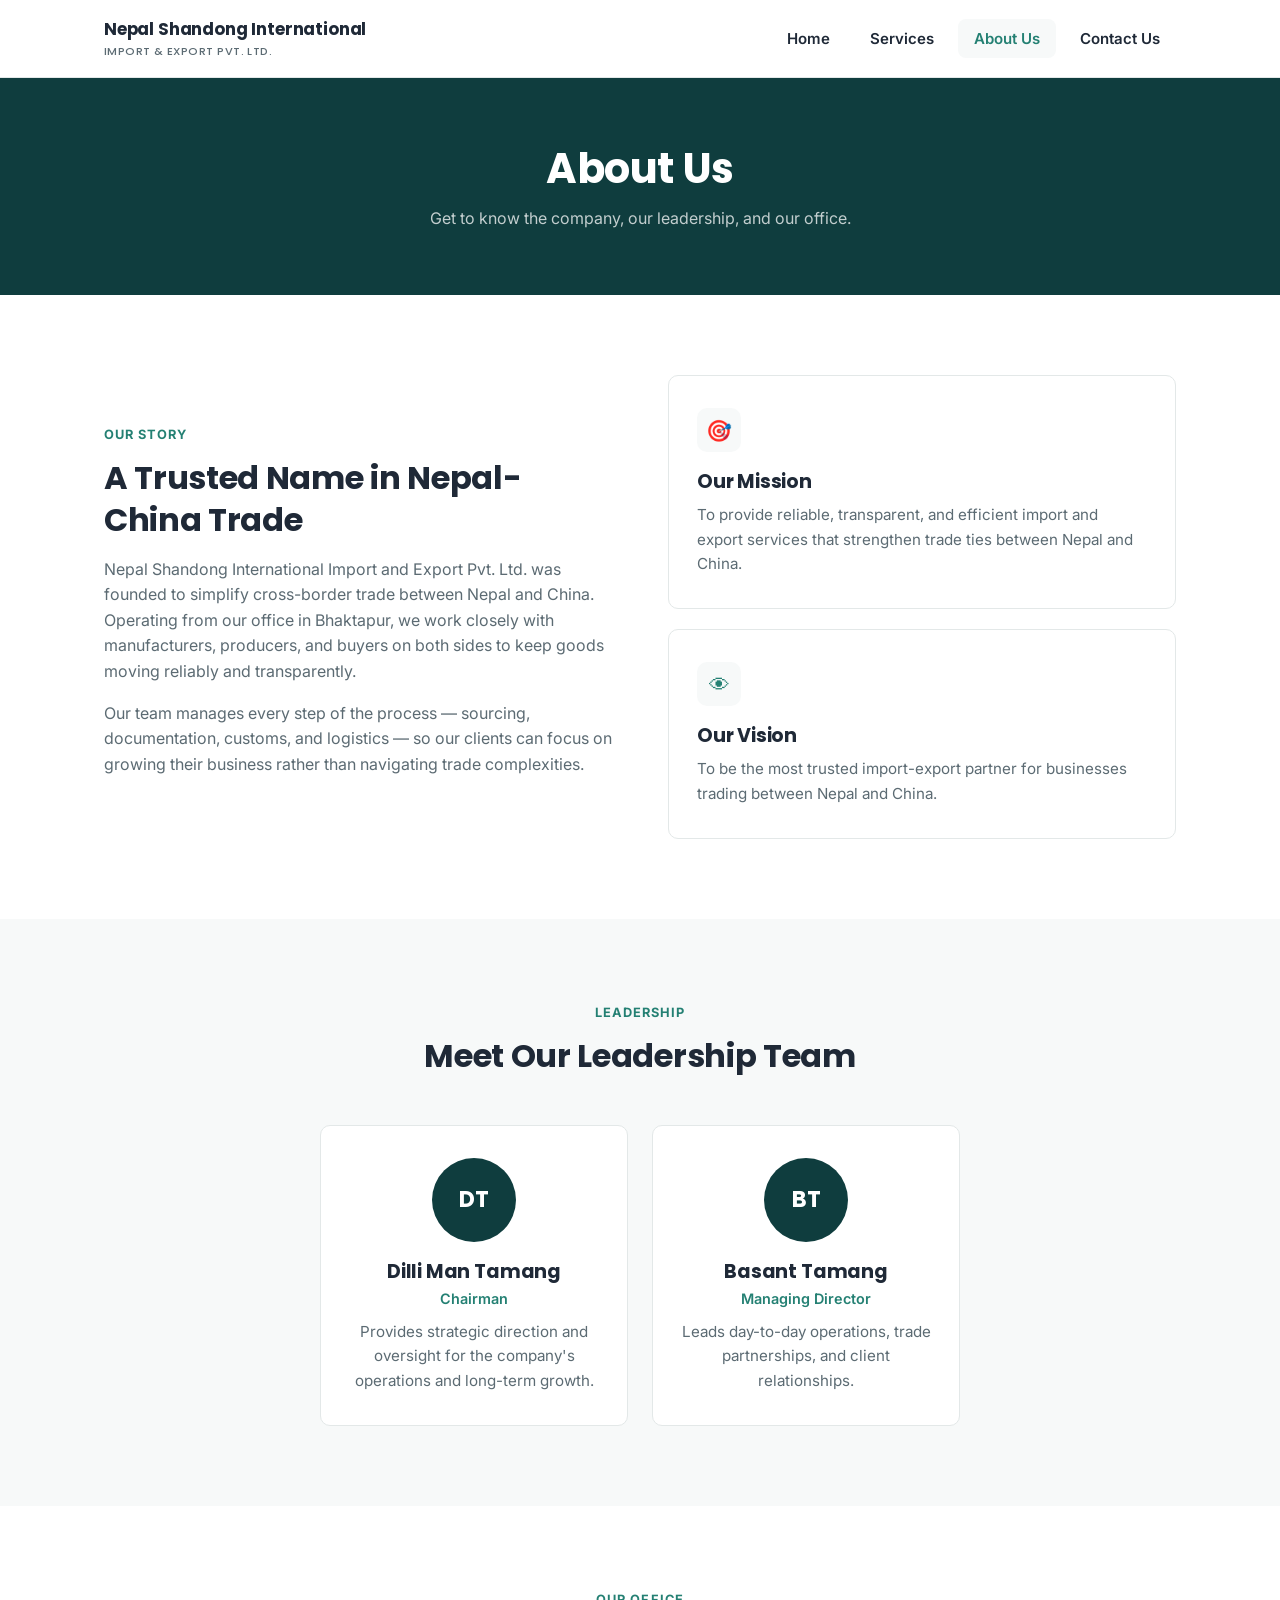
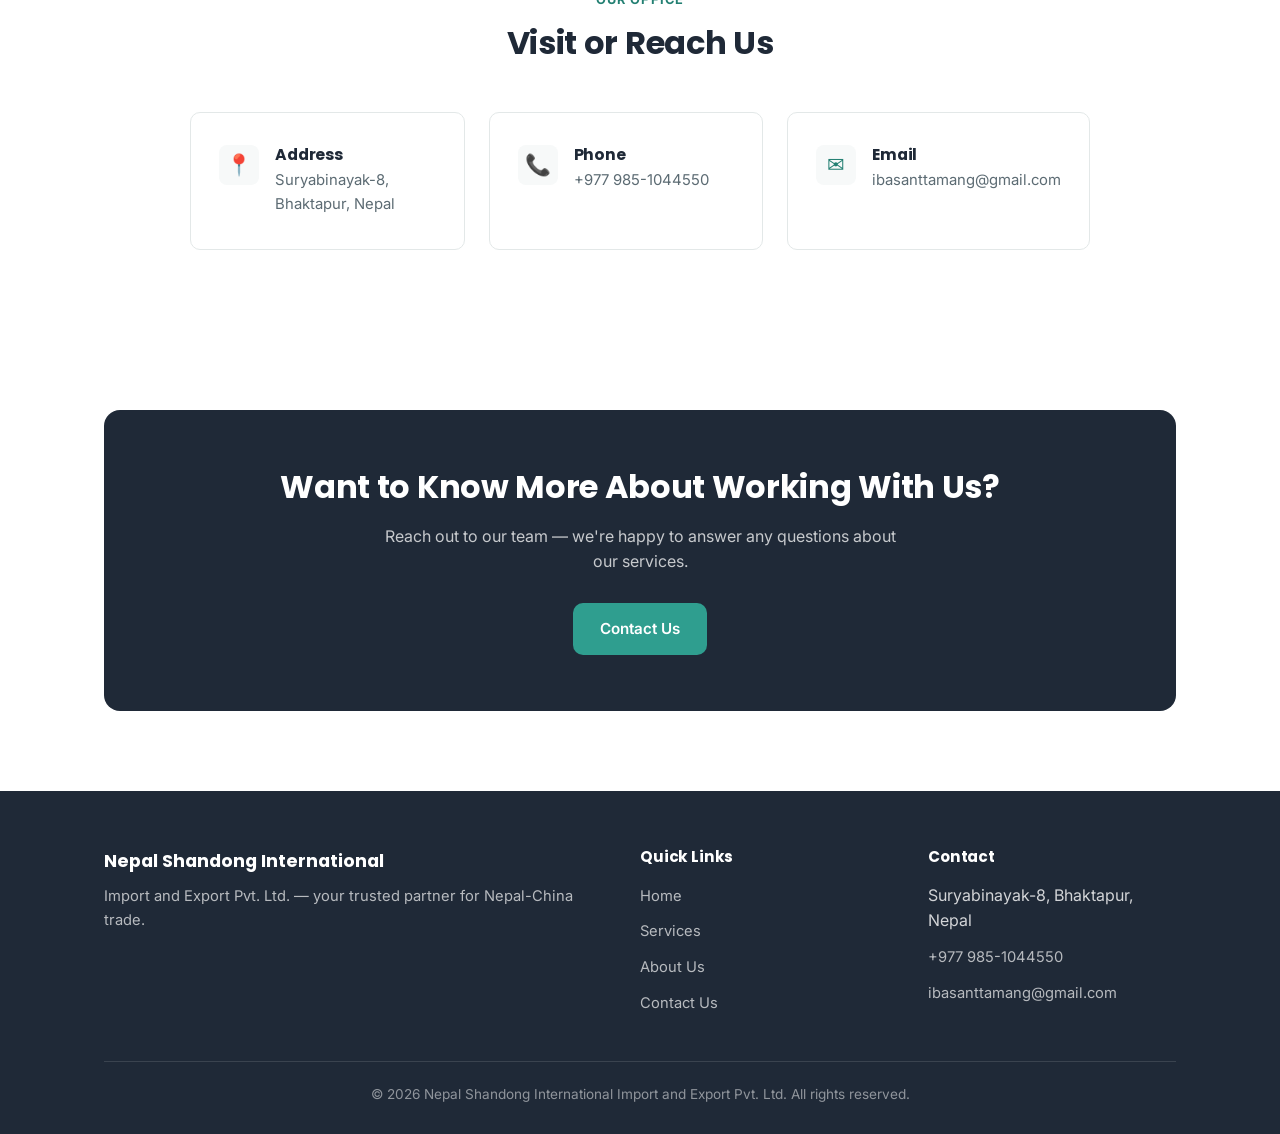
==== about.html @ 6ac77e00 "Inital draft of site" ====
<!DOCTYPE html>
<html lang="en">
<head>
  <meta charset="UTF-8" />
  <meta name="viewport" content="width=device-width, initial-scale=1.0" />
  <title>About Us — Nepal Shandong International Import and Export Pvt. Ltd.</title>
  <meta name="description" content="Learn about Nepal Shandong International Import and Export Pvt. Ltd., our leadership, and our office in Bhaktapur, Nepal." />
  <link rel="preconnect" href="https://fonts.googleapis.com" />
  <link rel="preconnect" href="https://fonts.gstatic.com" crossorigin />
  <link href="https://fonts.googleapis.com/css2?family=Inter:wght@400;500;600;700&family=Poppins:wght@600;700;800&display=swap" rel="stylesheet" />
  <link rel="stylesheet" href="css/style.css" />
</head>
<body>

  <header class="site-header">
    <nav class="nav">
      <a href="index.html" class="brand">
        Nepal Shandong International
        <span>Import &amp; Export Pvt. Ltd.</span>
      </a>
      <button class="nav-toggle" aria-label="Toggle navigation" aria-expanded="false">
        <span></span><span></span><span></span>
      </button>
      <ul class="nav-links">
        <li><a href="index.html">Home</a></li>
        <li><a href="services.html">Services</a></li>
        <li><a href="about.html">About Us</a></li>
        <li><a href="contact.html">Contact Us</a></li>
      </ul>
    </nav>
  </header>

  <main>
    <section class="page-hero">
      <div class="container">
        <h1>About Us</h1>
        <p>Get to know the company, our leadership, and our office.</p>
      </div>
    </section>

    <!-- Our story -->
    <section>
      <div class="container">
        <div class="grid grid-2" style="align-items:center; gap:56px;">
          <div>
            <span class="eyebrow">Our Story</span>
            <h2>A Trusted Name in Nepal-China Trade</h2>
            <p>
              Nepal Shandong International Import and Export Pvt. Ltd. was founded to
              simplify cross-border trade between Nepal and China. Operating from our
              office in Bhaktapur, we work closely with manufacturers, producers, and
              buyers on both sides to keep goods moving reliably and transparently.
            </p>
            <p>
              Our team manages every step of the process — sourcing, documentation,
              customs, and logistics — so our clients can focus on growing their
              business rather than navigating trade complexities.
            </p>
          </div>
          <div class="grid" style="gap:20px;">
            <div class="card">
              <div class="icon">&#127919;</div>
              <h3>Our Mission</h3>
              <p>To provide reliable, transparent, and efficient import and export services that strengthen trade ties between Nepal and China.</p>
            </div>
            <div class="card">
              <div class="icon">&#128065;</div>
              <h3>Our Vision</h3>
              <p>To be the most trusted import-export partner for businesses trading between Nepal and China.</p>
            </div>
          </div>
        </div>
      </div>
    </section>

    <!-- Leadership -->
    <section class="bg-alt">
      <div class="container">
        <div class="section-head">
          <span class="eyebrow">Leadership</span>
          <h2>Meet Our Leadership Team</h2>
        </div>
        <div class="grid grid-2" style="max-width:640px; margin:0 auto;">
          <div class="card person-card">
            <div class="avatar">DT</div>
            <h3>Dilli Man Tamang</h3>
            <div class="person-role">Chairman</div>
            <p>Provides strategic direction and oversight for the company's operations and long-term growth.</p>
          </div>
          <div class="card person-card">
            <div class="avatar">BT</div>
            <h3>Basant Tamang</h3>
            <div class="person-role">Managing Director</div>
            <p>Leads day-to-day operations, trade partnerships, and client relationships.</p>
          </div>
        </div>
      </div>
    </section>

    <!-- Office info -->
    <section>
      <div class="container">
        <div class="section-head">
          <span class="eyebrow">Our Office</span>
          <h2>Visit or Reach Us</h2>
        </div>
        <div class="grid grid-3" style="max-width:900px; margin:0 auto;">
          <div class="info-item card">
            <div class="icon">&#128205;</div>
            <div>
              <h4>Address</h4>
              <p>Suryabinayak-8, Bhaktapur, Nepal</p>
            </div>
          </div>
          <div class="info-item card">
            <div class="icon">&#128222;</div>
            <div>
              <h4>Phone</h4>
              <p><a href="tel:+9779851044550">+977 985-1044550</a></p>
            </div>
          </div>
          <div class="info-item card">
            <div class="icon">&#9993;</div>
            <div>
              <h4>Email</h4>
              <p><a href="mailto:ibasanttamang@gmail.com">ibasanttamang@gmail.com</a></p>
            </div>
          </div>
        </div>
      </div>
    </section>

    <section>
      <div class="container">
        <div class="cta-banner">
          <h2>Want to Know More About Working With Us?</h2>
          <p>Reach out to our team — we're happy to answer any questions about our services.</p>
          <a href="contact.html" class="btn btn-primary">Contact Us</a>
        </div>
      </div>
    </section>
  </main>

  <footer class="site-footer">
    <div class="container">
      <div class="footer-grid">
        <div>
          <div class="footer-brand">Nepal Shandong International</div>
          <p>Import and Export Pvt. Ltd. — your trusted partner for Nepal-China trade.</p>
        </div>
        <div>
          <h4>Quick Links</h4>
          <ul>
            <li><a href="index.html">Home</a></li>
            <li><a href="services.html">Services</a></li>
            <li><a href="about.html">About Us</a></li>
            <li><a href="contact.html">Contact Us</a></li>
          </ul>
        </div>
        <div>
          <h4>Contact</h4>
          <ul>
            <li>Suryabinayak-8, Bhaktapur, Nepal</li>
            <li><a href="tel:+9779851044550">+977 985-1044550</a></li>
            <li><a href="mailto:ibasanttamang@gmail.com">ibasanttamang@gmail.com</a></li>
          </ul>
        </div>
      </div>
      <div class="footer-bottom">
        &copy; <span id="year"></span> Nepal Shandong International Import and Export Pvt. Ltd. All rights reserved.
      </div>
    </div>
  </footer>

  <script src="js/script.js"></script>
</body>
</html>
---- css/style.css ----
/* ===== Reset & base ===== */
*, *::before, *::after { box-sizing: border-box; }
html, body { margin: 0; padding: 0; }
img { max-width: 100%; display: block; }
a { color: inherit; text-decoration: none; }
ul { list-style: none; margin: 0; padding: 0; }
button { font: inherit; cursor: pointer; }

:root {
  --bg: #ffffff;
  --bg-alt: #f7f9f9;
  --text: #1f2937;
  --muted: #5c6b73;
  --primary: #1f2937;
  --primary-light: #34424f;
  --secondary: #0f3d3e;
  --secondary-light: #15514f;
  --accent: #2f9e8f;
  --accent-dark: #248073;
  --border: #e3e8e8;
  --radius: 10px;
  --shadow: 0 4px 24px rgba(15, 61, 62, 0.08);
  --shadow-hover: 0 8px 32px rgba(15, 61, 62, 0.14);
  --max-width: 1120px;
  --font-body: "Inter", -apple-system, BlinkMacSystemFont, "Segoe UI", Roboto, Helvetica, Arial, sans-serif;
  --font-heading: "Poppins", -apple-system, BlinkMacSystemFont, "Segoe UI", Roboto, Helvetica, Arial, sans-serif;
}

body {
  font-family: var(--font-body);
  color: var(--text);
  background: var(--bg);
  line-height: 1.6;
  -webkit-font-smoothing: antialiased;
}

.container {
  max-width: var(--max-width);
  margin: 0 auto;
  padding: 0 24px;
}

section { padding: 80px 0; }
section.tight { padding: 56px 0; }

h1, h2, h3, h4 {
  font-family: var(--font-heading);
  line-height: 1.3;
  margin: 0 0 16px;
  font-weight: 700;
  letter-spacing: -0.01em;
}
h1 { font-size: 2.6rem; }
h2 { font-size: 2rem; }
h3 { font-size: 1.2rem; }
p { margin: 0 0 16px; color: var(--muted); }

.eyebrow {
  display: inline-block;
  font-family: var(--font-body);
  font-size: 0.8rem;
  font-weight: 700;
  letter-spacing: 0.08em;
  text-transform: uppercase;
  color: var(--accent-dark);
  margin-bottom: 12px;
}

.section-head { max-width: 640px; margin: 0 auto 48px; text-align: center; }
.section-head p { margin-bottom: 0; }

/* ===== Buttons ===== */
.btn {
  display: inline-flex;
  align-items: center;
  justify-content: center;
  gap: 8px;
  padding: 13px 26px;
  border-radius: var(--radius);
  font-weight: 600;
  font-size: 0.95rem;
  border: 1px solid transparent;
  transition: transform 0.15s ease, box-shadow 0.15s ease, background 0.15s ease;
}
.btn:hover { transform: translateY(-2px); }
.btn-primary { background: var(--primary); color: #fff; }
.btn-primary:hover { background: var(--primary-light); box-shadow: var(--shadow-hover); }
.btn-outline { background: transparent; border-color: var(--border); color: var(--text); }
.btn-outline:hover { border-color: var(--primary); box-shadow: var(--shadow); }
.btn-block { width: 100%; }

/* ===== Header / Nav ===== */
.site-header {
  position: sticky;
  top: 0;
  z-index: 50;
  background: rgba(255, 255, 255, 0.92);
  backdrop-filter: saturate(180%) blur(10px);
  border-bottom: 1px solid var(--border);
}
.nav {
  display: flex;
  align-items: center;
  justify-content: space-between;
  padding: 16px 24px;
  max-width: var(--max-width);
  margin: 0 auto;
}
.brand {
  display: flex;
  flex-direction: column;
  font-family: var(--font-heading);
  font-weight: 700;
  font-size: 1.05rem;
  color: var(--primary);
  letter-spacing: -0.01em;
}
.brand span {
  font-weight: 500;
  font-size: 0.7rem;
  color: var(--muted);
  letter-spacing: 0.04em;
  text-transform: uppercase;
}
.nav-links { display: flex; gap: 8px; align-items: center; }
.nav-links a {
  padding: 10px 16px;
  border-radius: 8px;
  font-weight: 600;
  font-size: 0.94rem;
  color: var(--text);
  transition: background 0.15s ease, color 0.15s ease;
}
.nav-links a:hover { background: var(--bg-alt); }
.nav-links a.active { color: var(--accent-dark); background: var(--bg-alt); }

.nav-toggle {
  display: none;
  flex-direction: column;
  gap: 5px;
  background: none;
  border: none;
  padding: 8px;
}
.nav-toggle span {
  width: 24px;
  height: 2px;
  background: var(--text);
  border-radius: 2px;
  transition: transform 0.2s ease, opacity 0.2s ease;
}
.nav-toggle.open span:nth-child(1) { transform: translateY(7px) rotate(45deg); }
.nav-toggle.open span:nth-child(2) { opacity: 0; }
.nav-toggle.open span:nth-child(3) { transform: translateY(-7px) rotate(-45deg); }

/* ===== Hero ===== */
.hero {
  padding: 96px 0 80px;
  background: linear-gradient(180deg, var(--bg-alt) 0%, var(--bg) 100%);
  text-align: center;
}
.hero .eyebrow { display: block; }
.hero h1 { max-width: 780px; margin: 0 auto 20px; }
.hero .lead { max-width: 620px; margin: 0 auto 32px; font-size: 1.1rem; }
.hero-actions { display: flex; gap: 14px; justify-content: center; flex-wrap: wrap; }

.page-hero {
  padding: 64px 0;
  background: var(--secondary);
  color: #fff;
  text-align: center;
}
.page-hero h1 { color: #fff; margin-bottom: 10px; }
.page-hero p { color: rgba(255,255,255,0.75); max-width: 560px; margin: 0 auto; }

/* ===== Grids / Cards ===== */
.grid { display: grid; gap: 24px; }
.grid-2 { grid-template-columns: repeat(2, 1fr); }
.grid-3 { grid-template-columns: repeat(3, 1fr); }
.grid-4 { grid-template-columns: repeat(4, 1fr); }

.card {
  background: var(--bg);
  border: 1px solid var(--border);
  border-radius: var(--radius);
  padding: 32px 28px;
  transition: box-shadow 0.2s ease, transform 0.2s ease;
}
.card:hover { box-shadow: var(--shadow-hover); transform: translateY(-3px); }
.card .icon {
  width: 44px;
  height: 44px;
  border-radius: 10px;
  background: var(--bg-alt);
  color: var(--accent-dark);
  display: flex;
  align-items: center;
  justify-content: center;
  margin-bottom: 18px;
  font-size: 1.3rem;
}
.card h3 { margin-bottom: 8px; }
.card p { margin-bottom: 0; font-size: 0.95rem; }
.card ul { margin-top: 14px; }
.card ul li {
  font-size: 0.92rem;
  color: var(--muted);
  padding: 6px 0;
  border-top: 1px solid var(--border);
}
.card ul li:first-child { border-top: none; }

.bg-alt { background: var(--bg-alt); }

/* ===== CTA banner ===== */
.cta-banner {
  background: var(--primary);
  color: #fff;
  border-radius: 16px;
  padding: 56px 40px;
  text-align: center;
}
.cta-banner h2 { color: #fff; }
.cta-banner p { color: rgba(255,255,255,0.75); max-width: 520px; margin: 0 auto 28px; }
.cta-banner .btn-primary { background: var(--accent); }
.cta-banner .btn-primary:hover { background: var(--accent-dark); }
.cta-banner .btn-outline { border-color: rgba(255,255,255,0.3); color: #fff; }
.cta-banner .btn-outline:hover { border-color: #fff; }

/* ===== Team / people ===== */
.person-card { text-align: center; }
.avatar {
  width: 84px;
  height: 84px;
  border-radius: 50%;
  background: var(--secondary);
  color: #fff;
  font-family: var(--font-heading);
  font-weight: 700;
  font-size: 1.4rem;
  display: flex;
  align-items: center;
  justify-content: center;
  margin: 0 auto 18px;
}
.person-card h3 { margin-bottom: 2px; }
.person-role { color: var(--accent-dark); font-weight: 600; font-size: 0.9rem; margin-bottom: 10px; }

/* ===== Info / contact blocks ===== */
.info-list { display: grid; gap: 20px; }
.info-item { display: flex; gap: 16px; align-items: flex-start; }
.info-item .icon {
  flex-shrink: 0;
  width: 40px;
  height: 40px;
  border-radius: 8px;
  background: var(--bg-alt);
  color: var(--accent-dark);
  display: flex;
  align-items: center;
  justify-content: center;
}
.info-item h4 { margin: 0 0 4px; font-size: 0.98rem; }
.info-item p { margin: 0; font-size: 0.93rem; }

/* ===== Forms ===== */
.form-group { margin-bottom: 18px; }
label { display: block; font-weight: 600; font-size: 0.88rem; margin-bottom: 6px; }
input, textarea {
  width: 100%;
  padding: 12px 14px;
  border: 1px solid var(--border);
  border-radius: 8px;
  font: inherit;
  color: var(--text);
  background: var(--bg);
  transition: border-color 0.15s ease, box-shadow 0.15s ease;
}
input:focus, textarea:focus {
  outline: none;
  border-color: var(--accent);
  box-shadow: 0 0 0 3px rgba(47, 158, 143, 0.15);
}
textarea { resize: vertical; min-height: 130px; }
.field-error { color: #b3261e; font-size: 0.8rem; margin-top: 5px; display: none; }
.form-group.error input,
.form-group.error textarea { border-color: #b3261e; }
.form-group.error .field-error { display: block; }

.form-status {
  display: none;
  margin-top: 18px;
  padding: 14px 16px;
  border-radius: 8px;
  font-size: 0.92rem;
  font-weight: 600;
}
.form-status.success { display: block; background: #e6f4ea; color: #1e7e34; }
.form-status.error { display: block; background: #fbe9e7; color: #b3261e; }

/* ===== Footer ===== */
.site-footer {
  background: var(--primary);
  color: rgba(255,255,255,0.8);
  padding: 56px 0 28px;
}
.footer-grid {
  display: grid;
  grid-template-columns: 2fr 1fr 1fr;
  gap: 40px;
  margin-bottom: 36px;
}
.footer-grid h4 { color: #fff; font-size: 0.95rem; margin-bottom: 16px; }
.footer-grid p, .footer-grid a { color: rgba(255,255,255,0.68); font-size: 0.92rem; }
.footer-grid ul li { margin-bottom: 10px; }
.footer-grid a:hover { color: #fff; }
.footer-brand { font-family: var(--font-heading); font-weight: 700; color: #fff; font-size: 1.1rem; margin-bottom: 10px; }
.footer-bottom {
  border-top: 1px solid rgba(255,255,255,0.12);
  padding-top: 22px;
  text-align: center;
  font-size: 0.85rem;
  color: rgba(255,255,255,0.5);
}

/* ===== Utilities ===== */
.mt-0 { margin-top: 0; }
.text-center { text-align: center; }
.map-link {
  display: inline-flex;
  align-items: center;
  gap: 8px;
  margin-top: 8px;
  font-weight: 600;
  color: var(--accent-dark);
  border-bottom: 1px solid var(--accent-dark);
  padding-bottom: 2px;
}

/* ===== Responsive ===== */
@media (max-width: 900px) {
  .grid-4 { grid-template-columns: repeat(2, 1fr); }
  .grid-3 { grid-template-columns: repeat(2, 1fr); }
  .footer-grid { grid-template-columns: 1fr 1fr; }
}

@media (max-width: 760px) {
  .nav-toggle { display: flex; }
  .nav-links {
    position: absolute;
    top: 100%;
    left: 0;
    right: 0;
    background: #fff;
    flex-direction: column;
    align-items: stretch;
    gap: 0;
    padding: 8px 16px 16px;
    border-bottom: 1px solid var(--border);
    box-shadow: var(--shadow);
    display: none;
  }
  .nav-links.open { display: flex; }
  .nav-links a { width: 100%; padding: 12px 14px; }

  h1 { font-size: 2rem; }
  h2 { font-size: 1.6rem; }
  section { padding: 56px 0; }

  .grid-2, .grid-3, .grid-4 { grid-template-columns: 1fr; }
  .footer-grid { grid-template-columns: 1fr; gap: 28px; }
  .hero { padding: 64px 0 48px; }
}
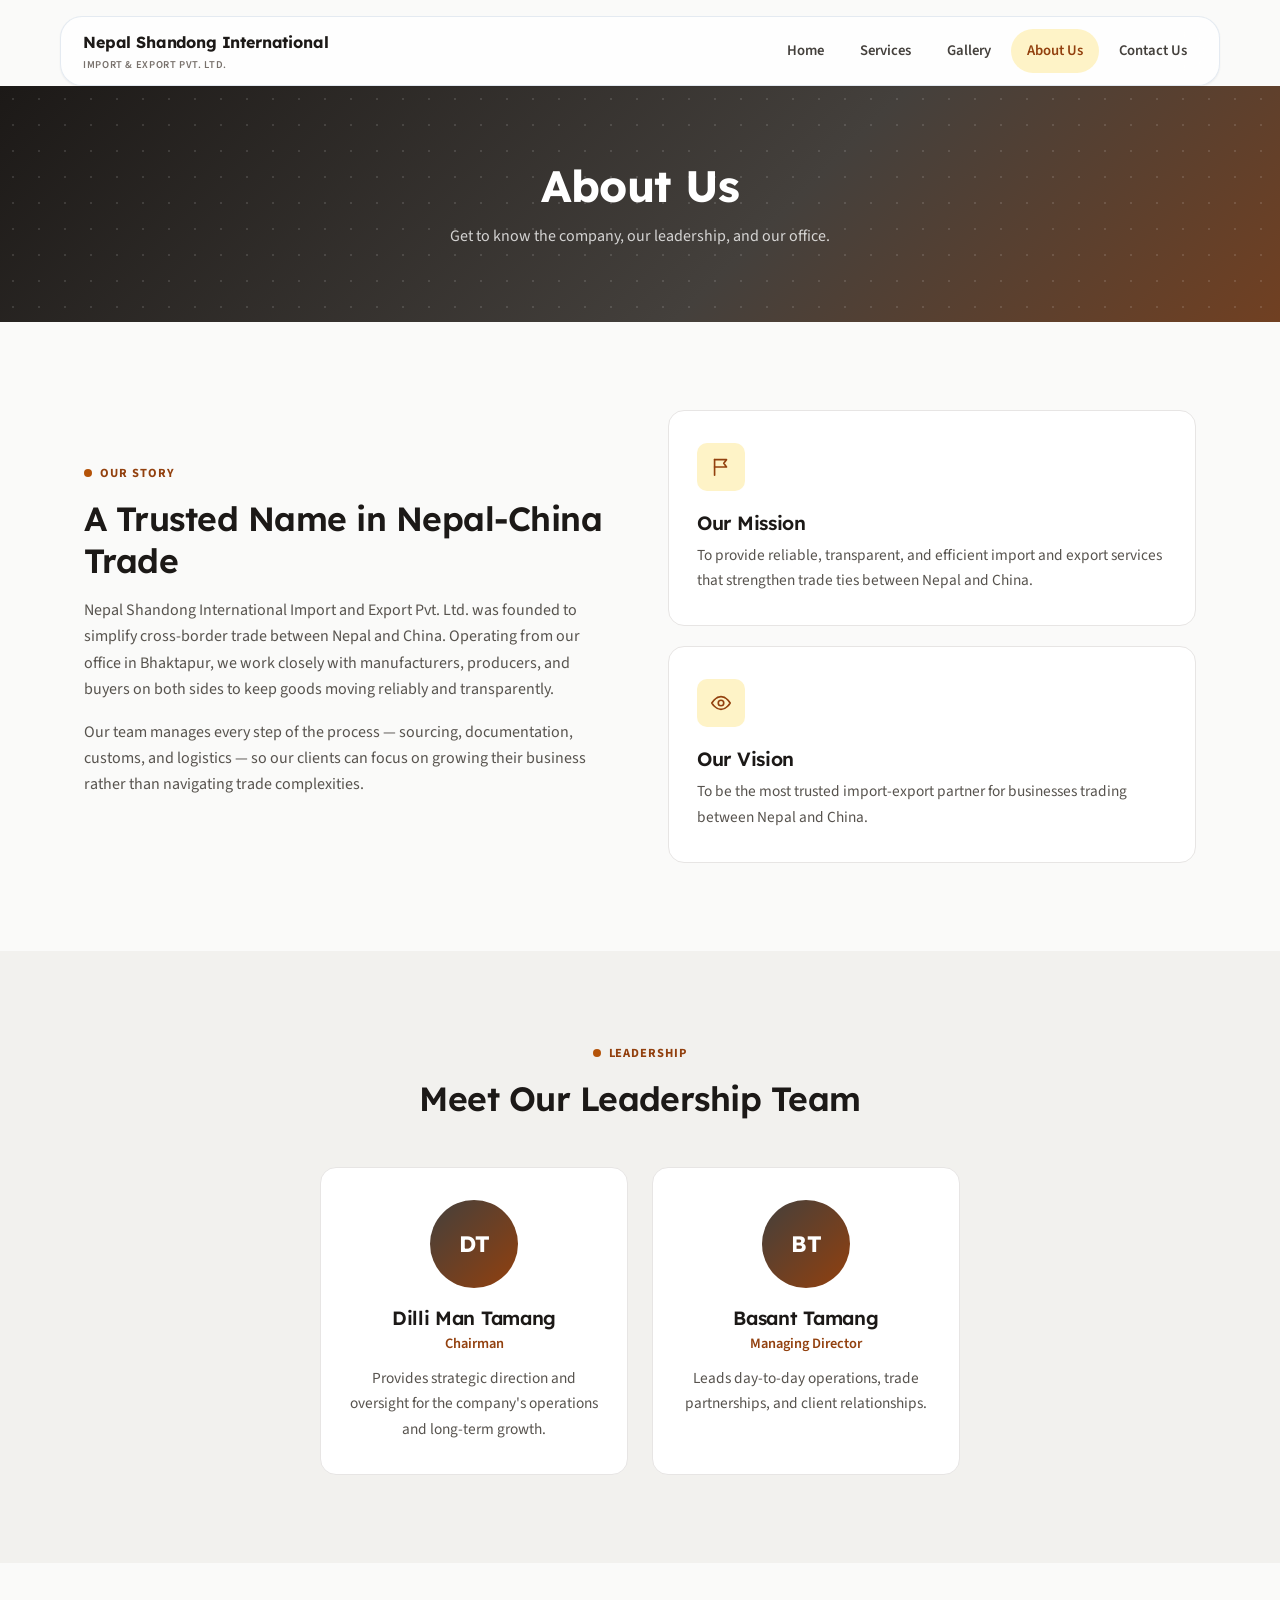
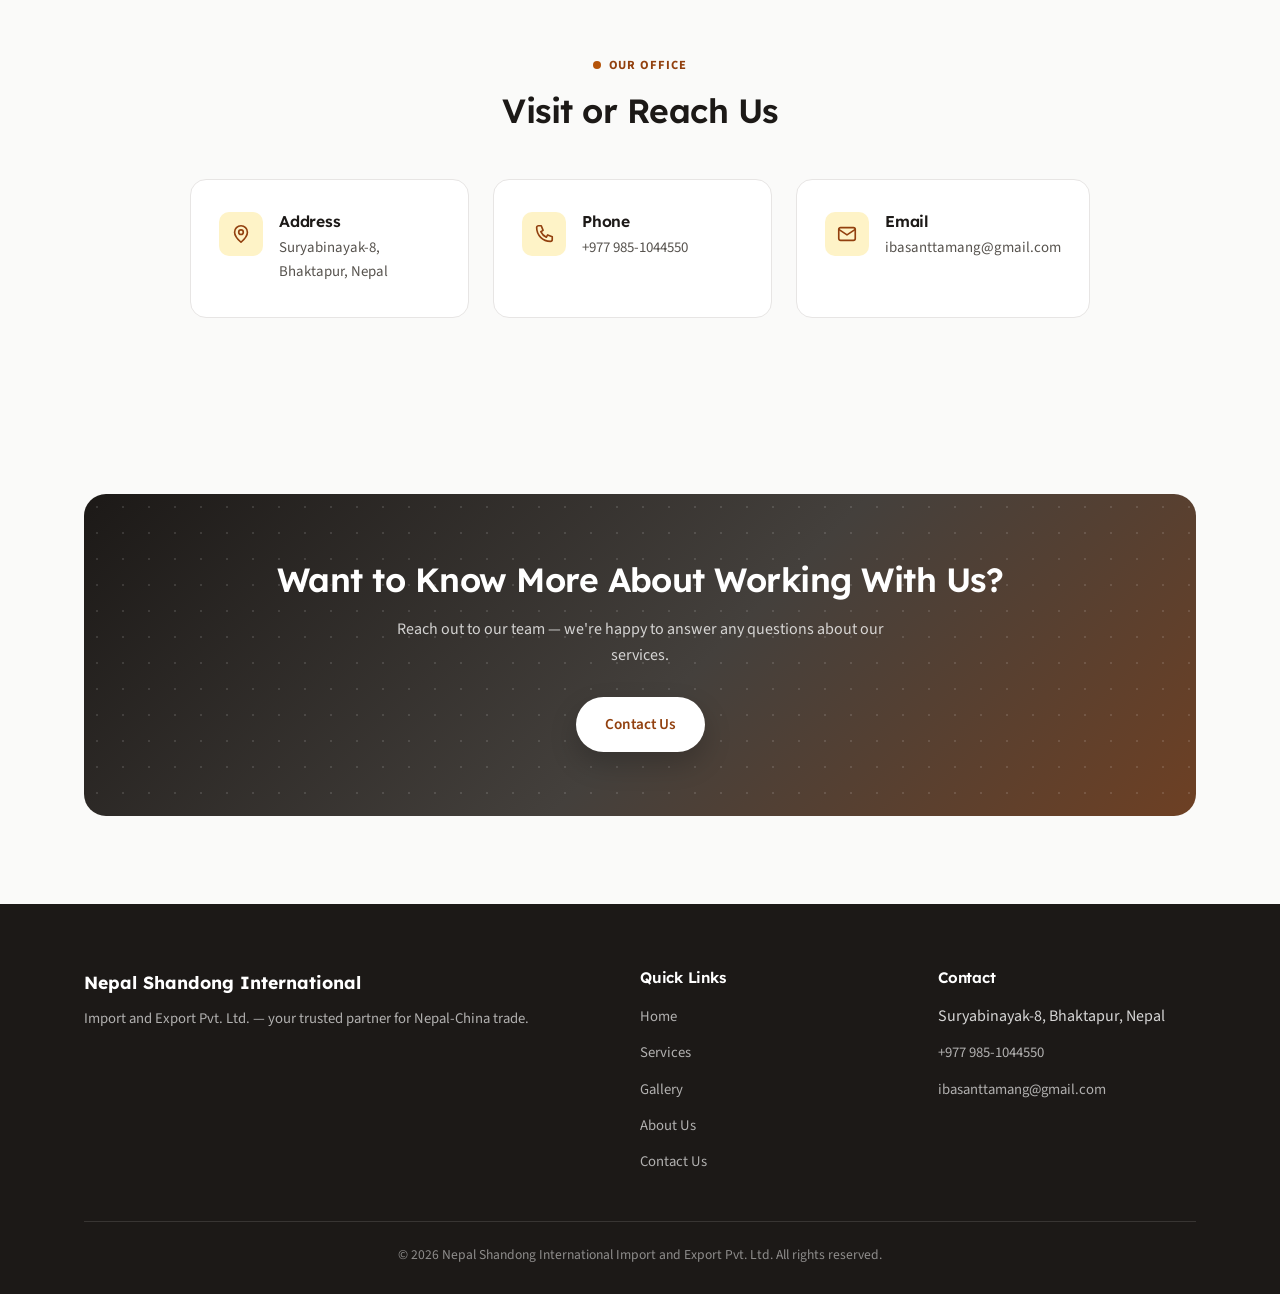
==== commit 92c0255a: "some changes in ui and gallery page is adeed on it." ====
--- a/about.html
+++ b/about.html
@@ -5,9 +5,11 @@
   <meta name="viewport" content="width=device-width, initial-scale=1.0" />
   <title>About Us — Nepal Shandong International Import and Export Pvt. Ltd.</title>
   <meta name="description" content="Learn about Nepal Shandong International Import and Export Pvt. Ltd., our leadership, and our office in Bhaktapur, Nepal." />
+  <link rel="icon" type="image/png" href="img/favicon.png" />
+  <link rel="apple-touch-icon" href="img/favicon.png" />
   <link rel="preconnect" href="https://fonts.googleapis.com" />
   <link rel="preconnect" href="https://fonts.gstatic.com" crossorigin />
-  <link href="https://fonts.googleapis.com/css2?family=Inter:wght@400;500;600;700&family=Poppins:wght@600;700;800&display=swap" rel="stylesheet" />
+  <link href="https://fonts.googleapis.com/css2?family=Source+Sans+3:wght@400;500;600;700&family=Lexend:wght@500;600;700&display=swap" rel="stylesheet" />
   <link rel="stylesheet" href="css/style.css" />
 </head>
 <body>
@@ -24,6 +26,7 @@
       <ul class="nav-links">
         <li><a href="index.html">Home</a></li>
         <li><a href="services.html">Services</a></li>
+        <li><a href="gallery.html">Gallery</a></li>
         <li><a href="about.html">About Us</a></li>
         <li><a href="contact.html">Contact Us</a></li>
       </ul>
@@ -59,12 +62,16 @@
           </div>
           <div class="grid" style="gap:20px;">
             <div class="card">
-              <div class="icon">&#127919;</div>
+              <div class="icon">
+                <svg class="icon-svg" viewBox="0 0 24 24" aria-hidden="true"><path d="M5 21V4"/><path d="M5 4h13l-3 4 3 4H5"/></svg>
+              </div>
               <h3>Our Mission</h3>
               <p>To provide reliable, transparent, and efficient import and export services that strengthen trade ties between Nepal and China.</p>
             </div>
             <div class="card">
-              <div class="icon">&#128065;</div>
+              <div class="icon">
+                <svg class="icon-svg" viewBox="0 0 24 24" aria-hidden="true"><path d="M2 12s4-7 10-7 10 7 10 7-4 7-10 7-10-7-10-7z"/><circle cx="12" cy="12" r="3"/></svg>
+              </div>
               <h3>Our Vision</h3>
               <p>To be the most trusted import-export partner for businesses trading between Nepal and China.</p>
             </div>
@@ -106,21 +113,27 @@
         </div>
         <div class="grid grid-3" style="max-width:900px; margin:0 auto;">
           <div class="info-item card">
-            <div class="icon">&#128205;</div>
+            <div class="icon">
+              <svg class="icon-svg" viewBox="0 0 24 24" aria-hidden="true"><path d="M12 21s7-6.2 7-11a7 7 0 00-14 0c0 4.8 7 11 7 11z"/><circle cx="12" cy="10" r="2.5"/></svg>
+            </div>
             <div>
               <h4>Address</h4>
               <p>Suryabinayak-8, Bhaktapur, Nepal</p>
             </div>
           </div>
           <div class="info-item card">
-            <div class="icon">&#128222;</div>
+            <div class="icon">
+              <svg class="icon-svg" viewBox="0 0 24 24" aria-hidden="true"><path d="M6 3h3l2 5-2.5 1.5a12 12 0 006 6L16 13l5 2v3a2 2 0 01-2 2C10.6 20 4 13.4 4 5a2 2 0 012-2z"/></svg>
+            </div>
             <div>
               <h4>Phone</h4>
               <p><a href="tel:+9779851044550">+977 985-1044550</a></p>
             </div>
           </div>
           <div class="info-item card">
-            <div class="icon">&#9993;</div>
+            <div class="icon">
+              <svg class="icon-svg" viewBox="0 0 24 24" aria-hidden="true"><rect x="3" y="5" width="18" height="14" rx="2"/><path d="M3 7l9 6 9-6"/></svg>
+            </div>
             <div>
               <h4>Email</h4>
               <p><a href="mailto:ibasanttamang@gmail.com">ibasanttamang@gmail.com</a></p>
@@ -153,6 +166,7 @@
           <ul>
             <li><a href="index.html">Home</a></li>
             <li><a href="services.html">Services</a></li>
+            <li><a href="gallery.html">Gallery</a></li>
             <li><a href="about.html">About Us</a></li>
             <li><a href="contact.html">Contact Us</a></li>
           </ul>
--- a/css/style.css
+++ b/css/style.css
@@ -1,36 +1,49 @@
 /* ===== Reset & base ===== */
 *, *::before, *::after { box-sizing: border-box; }
 html, body { margin: 0; padding: 0; }
-img { max-width: 100%; display: block; }
+html { scroll-behavior: smooth; }
+img, svg { max-width: 100%; display: block; }
 a { color: inherit; text-decoration: none; }
 ul { list-style: none; margin: 0; padding: 0; }
-button { font: inherit; cursor: pointer; }
+button { font: inherit; cursor: pointer; background: none; border: none; }
+::selection { background: #fde68a; color: #78350f; }
 
 :root {
-  --bg: #ffffff;
-  --bg-alt: #f7f9f9;
-  --text: #1f2937;
-  --muted: #5c6b73;
-  --primary: #1f2937;
-  --primary-light: #34424f;
-  --secondary: #0f3d3e;
-  --secondary-light: #15514f;
-  --accent: #2f9e8f;
-  --accent-dark: #248073;
-  --border: #e3e8e8;
-  --radius: 10px;
-  --shadow: 0 4px 24px rgba(15, 61, 62, 0.08);
-  --shadow-hover: 0 8px 32px rgba(15, 61, 62, 0.14);
-  --max-width: 1120px;
-  --font-body: "Inter", -apple-system, BlinkMacSystemFont, "Segoe UI", Roboto, Helvetica, Arial, sans-serif;
-  --font-heading: "Poppins", -apple-system, BlinkMacSystemFont, "Segoe UI", Roboto, Helvetica, Arial, sans-serif;
+  --bg: #fafaf9;
+  --bg-alt: #f2f1ee;
+  --surface: #ffffff;
+  --text: #1c1917;
+  --muted: #57534e;
+  --muted-soft: #78716c;
+  --primary: #1c1917;
+  --primary-light: #292524;
+  --secondary: #44403c;
+  --accent: #b45309;
+  --accent-light: #d97706;
+  --accent-dark: #92400e;
+  --accent-soft: #fef3c7;
+  --accent-soft-text: #92400e;
+  --border: #e7e5e4;
+  --border-strong: #d6d3d1;
+  --radius: 16px;
+  --radius-sm: 10px;
+  --radius-lg: 22px;
+  --shadow-sm: 0 1px 2px rgba(28, 25, 23, 0.06);
+  --shadow: 0 8px 24px rgba(28, 25, 23, 0.08);
+  --shadow-hover: 0 16px 40px rgba(28, 25, 23, 0.12);
+  --shadow-accent: 0 12px 28px rgba(180, 83, 9, 0.24);
+  --max-width: 1160px;
+  --ease: cubic-bezier(0.4, 0, 0.2, 1);
+  --font-body: "Source Sans 3", -apple-system, BlinkMacSystemFont, "Segoe UI", Roboto, Helvetica, Arial, sans-serif;
+  --font-heading: "Lexend", -apple-system, BlinkMacSystemFont, "Segoe UI", Roboto, Helvetica, Arial, sans-serif;
 }
 
 body {
   font-family: var(--font-body);
   color: var(--text);
   background: var(--bg);
-  line-height: 1.6;
+  line-height: 1.65;
+  font-size: 16px;
   -webkit-font-smoothing: antialiased;
 }
 
@@ -40,34 +53,67 @@
   padding: 0 24px;
 }
 
-section { padding: 80px 0; }
+section { padding: 88px 0; position: relative; }
 section.tight { padding: 56px 0; }
 
 h1, h2, h3, h4 {
   font-family: var(--font-heading);
-  line-height: 1.3;
+  line-height: 1.25;
   margin: 0 0 16px;
-  font-weight: 700;
-  letter-spacing: -0.01em;
-}
-h1 { font-size: 2.6rem; }
-h2 { font-size: 2rem; }
+  font-weight: 600;
+  letter-spacing: -0.015em;
+  color: var(--text);
+}
+h1 { font-size: 2.75rem; font-weight: 700; }
+h2 { font-size: 2.1rem; }
 h3 { font-size: 1.2rem; }
-p { margin: 0 0 16px; color: var(--muted); }
+p { margin: 0 0 16px; color: var(--muted); max-width: 68ch; }
 
 .eyebrow {
-  display: inline-block;
+  display: inline-flex;
+  align-items: center;
+  gap: 8px;
   font-family: var(--font-body);
-  font-size: 0.8rem;
+  font-size: 0.78rem;
   font-weight: 700;
   letter-spacing: 0.08em;
   text-transform: uppercase;
   color: var(--accent-dark);
-  margin-bottom: 12px;
+  margin-bottom: 14px;
+}
+.eyebrow::before {
+  content: "";
+  width: 8px;
+  height: 8px;
+  border-radius: 50%;
+  background: var(--accent);
+  flex-shrink: 0;
 }
 
 .section-head { max-width: 640px; margin: 0 auto 48px; text-align: center; }
-.section-head p { margin-bottom: 0; }
+.section-head p { margin: 0 auto; }
+
+/* ===== Focus & motion ===== */
+a:focus-visible,
+button:focus-visible,
+input:focus-visible,
+textarea:focus-visible {
+  outline: 2px solid var(--accent-light);
+  outline-offset: 3px;
+  border-radius: 4px;
+}
+
+@media (prefers-reduced-motion: reduce) {
+  *, *::before, *::after {
+    animation-duration: 0.001ms !important;
+    animation-iteration-count: 1 !important;
+    transition-duration: 0.001ms !important;
+    scroll-behavior: auto !important;
+  }
+}
+
+/* ===== Icons ===== */
+.icon-svg { width: 22px; height: 22px; stroke: currentColor; fill: none; stroke-width: 1.8; stroke-linecap: round; stroke-linejoin: round; flex-shrink: 0; }
 
 /* ===== Buttons ===== */
 .btn {
@@ -75,79 +121,98 @@
   align-items: center;
   justify-content: center;
   gap: 8px;
-  padding: 13px 26px;
-  border-radius: var(--radius);
+  padding: 14px 28px;
+  border-radius: 999px;
   font-weight: 600;
   font-size: 0.95rem;
+  font-family: var(--font-body);
   border: 1px solid transparent;
-  transition: transform 0.15s ease, box-shadow 0.15s ease, background 0.15s ease;
+  cursor: pointer;
+  transition: transform 200ms var(--ease), box-shadow 200ms var(--ease), background-color 200ms var(--ease), border-color 200ms var(--ease), color 200ms var(--ease);
+  min-height: 44px;
 }
 .btn:hover { transform: translateY(-2px); }
-.btn-primary { background: var(--primary); color: #fff; }
-.btn-primary:hover { background: var(--primary-light); box-shadow: var(--shadow-hover); }
-.btn-outline { background: transparent; border-color: var(--border); color: var(--text); }
-.btn-outline:hover { border-color: var(--primary); box-shadow: var(--shadow); }
+.btn:active { transform: translateY(0); }
+.btn-primary { background: var(--accent); color: #fff; box-shadow: var(--shadow-accent); }
+.btn-primary:hover { background: var(--accent-light); box-shadow: 0 18px 36px rgba(180, 83, 9, 0.32); }
+.btn-outline { background: var(--surface); border-color: var(--border-strong); color: var(--text); }
+.btn-outline:hover { border-color: var(--accent); color: var(--accent-dark); box-shadow: var(--shadow); }
 .btn-block { width: 100%; }
 
-/* ===== Header / Nav ===== */
+/* ===== Header / Nav (floating) ===== */
 .site-header {
   position: sticky;
   top: 0;
   z-index: 50;
-  background: rgba(255, 255, 255, 0.92);
-  backdrop-filter: saturate(180%) blur(10px);
-  border-bottom: 1px solid var(--border);
+  padding: 16px 16px 0;
 }
 .nav {
+  position: relative;
   display: flex;
   align-items: center;
   justify-content: space-between;
-  padding: 16px 24px;
+  gap: 16px;
+  padding: 12px 16px 12px 22px;
   max-width: var(--max-width);
   margin: 0 auto;
+  background: rgba(255, 255, 255, 0.78);
+  backdrop-filter: saturate(180%) blur(16px);
+  -webkit-backdrop-filter: saturate(180%) blur(16px);
+  border: 1px solid rgba(226, 232, 240, 0.9);
+  border-radius: var(--radius-lg);
+  box-shadow: var(--shadow-sm);
+  transition: box-shadow 200ms var(--ease);
 }
 .brand {
   display: flex;
   flex-direction: column;
   font-family: var(--font-heading);
   font-weight: 700;
-  font-size: 1.05rem;
+  font-size: 1rem;
   color: var(--primary);
   letter-spacing: -0.01em;
+  white-space: nowrap;
 }
 .brand span {
-  font-weight: 500;
-  font-size: 0.7rem;
-  color: var(--muted);
-  letter-spacing: 0.04em;
+  font-family: var(--font-body);
+  font-weight: 600;
+  font-size: 0.66rem;
+  color: var(--muted-soft);
+  letter-spacing: 0.06em;
   text-transform: uppercase;
 }
-.nav-links { display: flex; gap: 8px; align-items: center; }
+.nav-links { display: flex; gap: 4px; align-items: center; }
 .nav-links a {
+  display: inline-flex;
+  align-items: center;
   padding: 10px 16px;
-  border-radius: 8px;
+  border-radius: 999px;
   font-weight: 600;
-  font-size: 0.94rem;
-  color: var(--text);
-  transition: background 0.15s ease, color 0.15s ease;
-}
-.nav-links a:hover { background: var(--bg-alt); }
-.nav-links a.active { color: var(--accent-dark); background: var(--bg-alt); }
+  font-size: 0.92rem;
+  color: var(--secondary);
+  transition: background-color 180ms var(--ease), color 180ms var(--ease);
+}
+.nav-links a:hover { background: var(--accent-soft); color: var(--accent-dark); }
+.nav-links a.active { color: var(--accent-dark); background: var(--accent-soft); }
 
 .nav-toggle {
   display: none;
   flex-direction: column;
+  justify-content: center;
+  align-items: center;
   gap: 5px;
-  background: none;
-  border: none;
-  padding: 8px;
-}
+  width: 44px;
+  height: 44px;
+  border-radius: 999px;
+  flex-shrink: 0;
+}
+.nav-toggle:hover { background: var(--accent-soft); }
 .nav-toggle span {
-  width: 24px;
+  width: 20px;
   height: 2px;
   background: var(--text);
   border-radius: 2px;
-  transition: transform 0.2s ease, opacity 0.2s ease;
+  transition: transform 200ms var(--ease), opacity 200ms var(--ease);
 }
 .nav-toggle.open span:nth-child(1) { transform: translateY(7px) rotate(45deg); }
 .nav-toggle.open span:nth-child(2) { opacity: 0; }
@@ -155,23 +220,48 @@
 
 /* ===== Hero ===== */
 .hero {
-  padding: 96px 0 80px;
-  background: linear-gradient(180deg, var(--bg-alt) 0%, var(--bg) 100%);
+  padding: 108px 0 88px;
   text-align: center;
-}
-.hero .eyebrow { display: block; }
-.hero h1 { max-width: 780px; margin: 0 auto 20px; }
-.hero .lead { max-width: 620px; margin: 0 auto 32px; font-size: 1.1rem; }
+  position: relative;
+  overflow: hidden;
+  background:
+    radial-gradient(60% 60% at 50% 0%, rgba(180, 83, 9, 0.08) 0%, rgba(180, 83, 9, 0) 70%),
+    var(--bg);
+}
+.hero::before {
+  content: "";
+  position: absolute;
+  inset: 0;
+  background-image: radial-gradient(rgba(28, 25, 23, 0.08) 1px, transparent 1px);
+  background-size: 28px 28px;
+  mask-image: linear-gradient(180deg, rgba(0,0,0,0.5), transparent 70%);
+  pointer-events: none;
+}
+.hero .container { position: relative; }
+.hero .eyebrow { display: inline-flex; justify-content: center; }
+.hero h1 { max-width: 780px; margin: 0 auto 22px; }
+.hero .lead { max-width: 620px; margin: 0 auto 36px; font-size: 1.15rem; }
 .hero-actions { display: flex; gap: 14px; justify-content: center; flex-wrap: wrap; }
 
 .page-hero {
-  padding: 64px 0;
-  background: var(--secondary);
+  padding: 72px 0;
+  background: linear-gradient(135deg, var(--primary) 0%, var(--secondary) 60%, var(--accent-dark) 130%);
   color: #fff;
   text-align: center;
-}
+  position: relative;
+  overflow: hidden;
+}
+.page-hero::before {
+  content: "";
+  position: absolute;
+  inset: 0;
+  background-image: radial-gradient(rgba(255, 255, 255, 0.12) 1px, transparent 1px);
+  background-size: 26px 26px;
+  pointer-events: none;
+}
+.page-hero .container { position: relative; }
 .page-hero h1 { color: #fff; margin-bottom: 10px; }
-.page-hero p { color: rgba(255,255,255,0.75); max-width: 560px; margin: 0 auto; }
+.page-hero p { color: rgba(255,255,255,0.78); max-width: 560px; margin: 0 auto; }
 
 /* ===== Grids / Cards ===== */
 .grid { display: grid; gap: 24px; }
@@ -180,27 +270,26 @@
 .grid-4 { grid-template-columns: repeat(4, 1fr); }
 
 .card {
-  background: var(--bg);
+  background: var(--surface);
   border: 1px solid var(--border);
   border-radius: var(--radius);
   padding: 32px 28px;
-  transition: box-shadow 0.2s ease, transform 0.2s ease;
-}
-.card:hover { box-shadow: var(--shadow-hover); transform: translateY(-3px); }
+  transition: box-shadow 220ms var(--ease), transform 220ms var(--ease), border-color 220ms var(--ease);
+}
+.card:hover { box-shadow: var(--shadow-hover); transform: translateY(-4px); border-color: var(--border-strong); }
 .card .icon {
-  width: 44px;
-  height: 44px;
-  border-radius: 10px;
-  background: var(--bg-alt);
+  width: 48px;
+  height: 48px;
+  border-radius: var(--radius-sm);
+  background: var(--accent-soft);
   color: var(--accent-dark);
   display: flex;
   align-items: center;
   justify-content: center;
-  margin-bottom: 18px;
-  font-size: 1.3rem;
+  margin-bottom: 20px;
 }
 .card h3 { margin-bottom: 8px; }
-.card p { margin-bottom: 0; font-size: 0.95rem; }
+.card p { margin-bottom: 0; font-size: 0.96rem; }
 .card ul { margin-top: 14px; }
 .card ul li {
   font-size: 0.92rem;
@@ -212,28 +301,90 @@
 
 .bg-alt { background: var(--bg-alt); }
 
+/* ===== Gallery ===== */
+.gallery-grid {
+  display: grid;
+  grid-template-columns: repeat(4, 1fr);
+  gap: 20px;
+}
+.gallery-item {
+  position: relative;
+  aspect-ratio: 4 / 3;
+  border-radius: var(--radius);
+  overflow: hidden;
+  border: 1px solid var(--border);
+  background: var(--bg-alt);
+  margin: 0;
+  cursor: pointer;
+}
+.gallery-item img {
+  width: 100%;
+  height: 100%;
+  object-fit: cover;
+  transition: transform 400ms var(--ease);
+}
+.gallery-item:hover img { transform: scale(1.06); }
+.gallery-placeholder {
+  display: none;
+  position: absolute;
+  inset: 0;
+  flex-direction: column;
+  align-items: center;
+  justify-content: center;
+  gap: 10px;
+  text-align: center;
+  padding: 16px;
+  color: var(--muted-soft);
+}
+.gallery-placeholder .icon-svg { width: 28px; height: 28px; }
+.gallery-placeholder span { font-family: var(--font-heading); font-weight: 600; font-size: 0.85rem; color: var(--muted); }
+.gallery-note {
+  display: flex;
+  gap: 16px;
+  align-items: flex-start;
+  background: var(--accent-soft);
+  border: 1px solid #fde68a;
+  border-radius: var(--radius);
+  padding: 20px 24px;
+  margin-bottom: 40px;
+}
+.gallery-note .icon-svg { width: 22px; height: 22px; color: var(--accent-dark); flex-shrink: 0; margin-top: 2px; }
+.gallery-note p { margin: 0; color: var(--accent-soft-text); font-size: 0.94rem; }
+.gallery-note strong { color: var(--text); }
+
 /* ===== CTA banner ===== */
 .cta-banner {
-  background: var(--primary);
+  background: linear-gradient(135deg, var(--primary) 0%, var(--secondary) 55%, var(--accent-dark) 140%);
   color: #fff;
-  border-radius: 16px;
-  padding: 56px 40px;
+  border-radius: var(--radius-lg);
+  padding: 64px 40px;
   text-align: center;
-}
-.cta-banner h2 { color: #fff; }
-.cta-banner p { color: rgba(255,255,255,0.75); max-width: 520px; margin: 0 auto 28px; }
-.cta-banner .btn-primary { background: var(--accent); }
-.cta-banner .btn-primary:hover { background: var(--accent-dark); }
-.cta-banner .btn-outline { border-color: rgba(255,255,255,0.3); color: #fff; }
-.cta-banner .btn-outline:hover { border-color: #fff; }
+  position: relative;
+  overflow: hidden;
+}
+.cta-banner::before {
+  content: "";
+  position: absolute;
+  inset: 0;
+  background-image: radial-gradient(rgba(255, 255, 255, 0.12) 1px, transparent 1px);
+  background-size: 26px 26px;
+  pointer-events: none;
+}
+.cta-banner .container-inner { position: relative; }
+.cta-banner h2 { color: #fff; position: relative; }
+.cta-banner p { color: rgba(255,255,255,0.78); max-width: 520px; margin: 0 auto 28px; position: relative; }
+.cta-banner .btn-primary { background: #fff; color: var(--accent-dark); box-shadow: 0 12px 28px rgba(0,0,0,0.2); position: relative; }
+.cta-banner .btn-primary:hover { background: var(--accent-soft); }
+.cta-banner .btn-outline { border-color: rgba(255,255,255,0.35); color: #fff; background: transparent; position: relative; }
+.cta-banner .btn-outline:hover { border-color: #fff; background: rgba(255,255,255,0.08); }
 
 /* ===== Team / people ===== */
 .person-card { text-align: center; }
 .avatar {
-  width: 84px;
-  height: 84px;
+  width: 88px;
+  height: 88px;
   border-radius: 50%;
-  background: var(--secondary);
+  background: linear-gradient(135deg, var(--secondary), var(--accent-dark));
   color: #fff;
   font-family: var(--font-heading);
   font-weight: 700;
@@ -247,62 +398,63 @@
 .person-role { color: var(--accent-dark); font-weight: 600; font-size: 0.9rem; margin-bottom: 10px; }
 
 /* ===== Info / contact blocks ===== */
-.info-list { display: grid; gap: 20px; }
+.info-list { display: grid; gap: 16px; }
 .info-item { display: flex; gap: 16px; align-items: flex-start; }
 .info-item .icon {
   flex-shrink: 0;
-  width: 40px;
-  height: 40px;
-  border-radius: 8px;
-  background: var(--bg-alt);
+  width: 44px;
+  height: 44px;
+  border-radius: var(--radius-sm);
+  background: var(--accent-soft);
   color: var(--accent-dark);
   display: flex;
   align-items: center;
   justify-content: center;
 }
-.info-item h4 { margin: 0 0 4px; font-size: 0.98rem; }
+.info-item h4 { margin: 0 0 4px; font-size: 0.98rem; color: var(--text); }
 .info-item p { margin: 0; font-size: 0.93rem; }
 
 /* ===== Forms ===== */
 .form-group { margin-bottom: 18px; }
-label { display: block; font-weight: 600; font-size: 0.88rem; margin-bottom: 6px; }
+label { display: block; font-weight: 600; font-size: 0.88rem; margin-bottom: 6px; color: var(--text); }
 input, textarea {
   width: 100%;
-  padding: 12px 14px;
-  border: 1px solid var(--border);
-  border-radius: 8px;
+  padding: 13px 16px;
+  border: 1px solid var(--border-strong);
+  border-radius: var(--radius-sm);
   font: inherit;
   color: var(--text);
-  background: var(--bg);
-  transition: border-color 0.15s ease, box-shadow 0.15s ease;
-}
+  background: var(--surface);
+  transition: border-color 180ms var(--ease), box-shadow 180ms var(--ease);
+}
+input::placeholder, textarea::placeholder { color: #94a3b8; }
 input:focus, textarea:focus {
   outline: none;
   border-color: var(--accent);
-  box-shadow: 0 0 0 3px rgba(47, 158, 143, 0.15);
+  box-shadow: 0 0 0 4px var(--accent-soft);
 }
 textarea { resize: vertical; min-height: 130px; }
-.field-error { color: #b3261e; font-size: 0.8rem; margin-top: 5px; display: none; }
+.field-error { color: #b91c1c; font-size: 0.8rem; margin-top: 5px; display: none; }
 .form-group.error input,
-.form-group.error textarea { border-color: #b3261e; }
+.form-group.error textarea { border-color: #b91c1c; }
 .form-group.error .field-error { display: block; }
 
 .form-status {
   display: none;
   margin-top: 18px;
   padding: 14px 16px;
-  border-radius: 8px;
+  border-radius: var(--radius-sm);
   font-size: 0.92rem;
   font-weight: 600;
 }
-.form-status.success { display: block; background: #e6f4ea; color: #1e7e34; }
-.form-status.error { display: block; background: #fbe9e7; color: #b3261e; }
+.form-status.success { display: block; background: #dcfce7; color: #166534; }
+.form-status.error { display: block; background: #fee2e2; color: #b91c1c; }
 
 /* ===== Footer ===== */
 .site-footer {
   background: var(--primary);
-  color: rgba(255,255,255,0.8);
-  padding: 56px 0 28px;
+  color: rgba(255,255,255,0.82);
+  padding: 64px 0 28px;
 }
 .footer-grid {
   display: grid;
@@ -311,7 +463,7 @@
   margin-bottom: 36px;
 }
 .footer-grid h4 { color: #fff; font-size: 0.95rem; margin-bottom: 16px; }
-.footer-grid p, .footer-grid a { color: rgba(255,255,255,0.68); font-size: 0.92rem; }
+.footer-grid p, .footer-grid a { color: rgba(255,255,255,0.66); font-size: 0.92rem; }
 .footer-grid ul li { margin-bottom: 10px; }
 .footer-grid a:hover { color: #fff; }
 .footer-brand { font-family: var(--font-heading); font-weight: 700; color: #fff; font-size: 1.1rem; margin-bottom: 10px; }
@@ -335,33 +487,39 @@
   color: var(--accent-dark);
   border-bottom: 1px solid var(--accent-dark);
   padding-bottom: 2px;
-}
+  transition: gap 180ms var(--ease);
+}
+.map-link:hover { gap: 12px; }
+.map-link .icon-svg { width: 16px; height: 16px; }
 
 /* ===== Responsive ===== */
 @media (max-width: 900px) {
   .grid-4 { grid-template-columns: repeat(2, 1fr); }
   .grid-3 { grid-template-columns: repeat(2, 1fr); }
   .footer-grid { grid-template-columns: 1fr 1fr; }
+  .gallery-grid { grid-template-columns: repeat(2, 1fr); }
 }
 
 @media (max-width: 760px) {
   .nav-toggle { display: flex; }
   .nav-links {
     position: absolute;
-    top: 100%;
+    top: calc(100% + 10px);
     left: 0;
     right: 0;
-    background: #fff;
+    background: rgba(255, 255, 255, 0.96);
+    backdrop-filter: saturate(180%) blur(16px);
     flex-direction: column;
     align-items: stretch;
-    gap: 0;
-    padding: 8px 16px 16px;
-    border-bottom: 1px solid var(--border);
-    box-shadow: var(--shadow);
+    gap: 2px;
+    padding: 10px;
+    border: 1px solid rgba(226, 232, 240, 0.9);
+    border-radius: var(--radius);
+    box-shadow: var(--shadow-hover);
     display: none;
   }
   .nav-links.open { display: flex; }
-  .nav-links a { width: 100%; padding: 12px 14px; }
+  .nav-links a { width: 100%; padding: 12px 16px; border-radius: var(--radius-sm); }
 
   h1 { font-size: 2rem; }
   h2 { font-size: 1.6rem; }
@@ -369,5 +527,8 @@
 
   .grid-2, .grid-3, .grid-4 { grid-template-columns: 1fr; }
   .footer-grid { grid-template-columns: 1fr; gap: 28px; }
-  .hero { padding: 64px 0 48px; }
-}
+  .hero { padding: 72px 0 56px; }
+  .cta-banner { padding: 48px 24px; }
+  .gallery-grid { grid-template-columns: 1fr 1fr; }
+  .gallery-note { flex-direction: column; gap: 10px; }
+}
